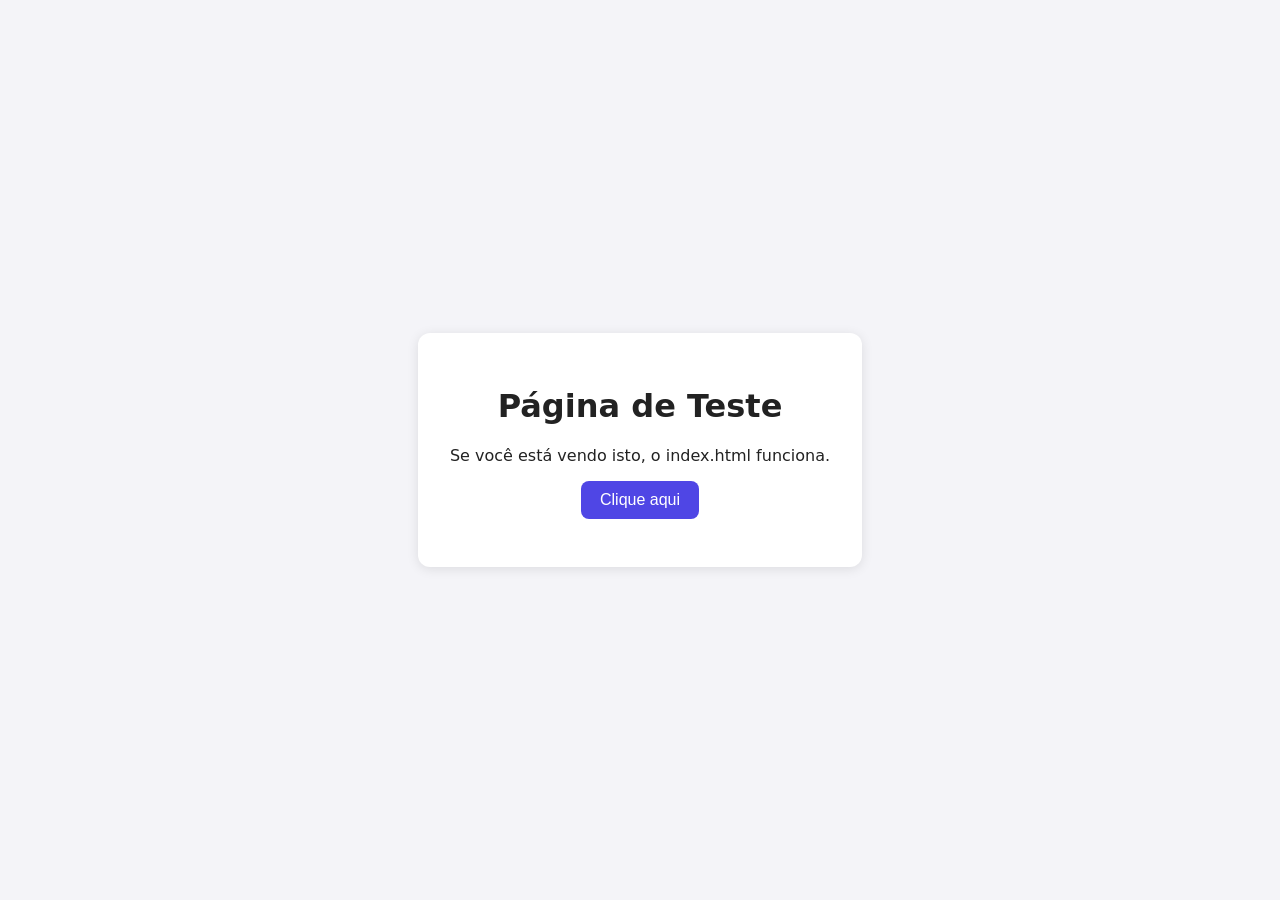
==== index.html @ e1e4b188 "Adiciona index.html de teste Co-Authored-By: Claude Sonnet 5.5 <noreply@anthropic.com>" ====
<!DOCTYPE html>
<html lang="pt-BR">
<head>
  <meta charset="UTF-8">
  <meta name="viewport" content="width=device-width, initial-scale=1.0">
  <title>Página de Teste</title>
  <style>
    body { font-family: system-ui, sans-serif; display: grid; place-items: center; min-height: 100vh; margin: 0; background: #f4f4f8; color: #222; }
    main { text-align: center; padding: 2rem; background: #fff; border-radius: 12px; box-shadow: 0 2px 12px rgba(0,0,0,.1); }
    button { padding: .6rem 1.2rem; border: 0; border-radius: 8px; background: #4f46e5; color: #fff; font-size: 1rem; cursor: pointer; }
  </style>
</head>
<body>
  <main>
    <h1>Página de Teste</h1>
    <p>Se você está vendo isto, o index.html funciona.</p>
    <button id="btn">Clique aqui</button>
    <p id="out"></p>
  </main>
  <script>
    let n = 0;
    document.getElementById('btn').addEventListener('click', () => {
      document.getElementById('out').textContent = `Cliques: ${++n}`;
    });
  </script>
</body>
</html>
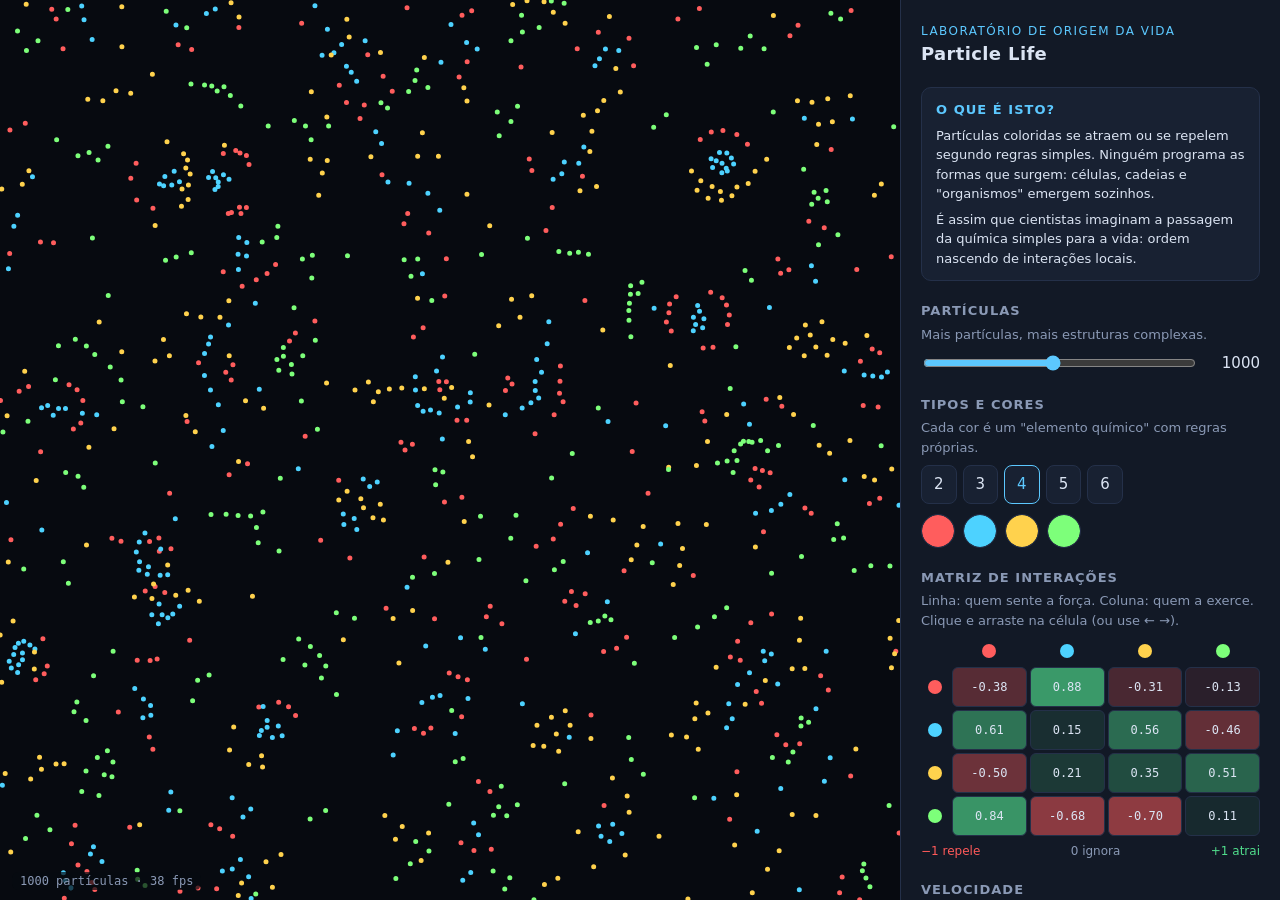
==== commit daf20cfa: "Adiciona simulador Particle Life interativo Co-Authored-By: Claude Sonnet 5.5 <noreply@anthropic.com" ====
--- a/index.html
+++ b/index.html
@@ -3,25 +3,69 @@
 <head>
   <meta charset="UTF-8">
   <meta name="viewport" content="width=device-width, initial-scale=1.0">
-  <title>Página de Teste</title>
-  <style>
-    body { font-family: system-ui, sans-serif; display: grid; place-items: center; min-height: 100vh; margin: 0; background: #f4f4f8; color: #222; }
-    main { text-align: center; padding: 2rem; background: #fff; border-radius: 12px; box-shadow: 0 2px 12px rgba(0,0,0,.1); }
-    button { padding: .6rem 1.2rem; border: 0; border-radius: 8px; background: #4f46e5; color: #fff; font-size: 1rem; cursor: pointer; }
-  </style>
+  <title>Laboratório de Origem da Vida · Particle Life</title>
+  <link rel="stylesheet" href="style.css">
 </head>
 <body>
-  <main>
-    <h1>Página de Teste</h1>
-    <p>Se você está vendo isto, o index.html funciona.</p>
-    <button id="btn">Clique aqui</button>
-    <p id="out"></p>
-  </main>
-  <script>
-    let n = 0;
-    document.getElementById('btn').addEventListener('click', () => {
-      document.getElementById('out').textContent = `Cliques: ${++n}`;
-    });
-  </script>
+  <div class="app">
+    <div class="stage">
+      <canvas id="canvas"></canvas>
+      <div class="stats" id="stats"></div>
+    </div>
+
+    <aside class="panel">
+      <header>
+        <p>Laboratório de Origem da Vida</p>
+        <h1>Particle Life</h1>
+      </header>
+
+      <section class="concept">
+        <h2>O que é isto?</h2>
+        <p>Partículas coloridas se atraem ou se repelem segundo regras simples. Ninguém programa as formas que surgem: células, cadeias e "organismos" emergem sozinhos.</p>
+        <p>É assim que cientistas imaginam a passagem da química simples para a vida: ordem nascendo de interações locais.</p>
+      </section>
+
+      <section>
+        <h2>Partículas</h2>
+        <p class="hint">Mais partículas, mais estruturas complexas.</p>
+        <div class="row">
+          <input type="range" id="count" min="100" max="2000" step="50" value="1000">
+          <output id="countOut">1000</output>
+        </div>
+      </section>
+
+      <section>
+        <h2>Tipos e cores</h2>
+        <p class="hint">Cada cor é um "elemento químico" com regras próprias.</p>
+        <div class="types" id="types"></div>
+        <div class="colors" id="colors"></div>
+      </section>
+
+      <section>
+        <h2>Matriz de interações</h2>
+        <p class="hint">Linha: quem sente a força. Coluna: quem a exerce. Clique e arraste na célula (ou use ← →).</p>
+        <div class="matrix" id="matrix"></div>
+        <div class="legend"><span class="neg">−1 repele</span><span>0 ignora</span><span class="pos">+1 atrai</span></div>
+      </section>
+
+      <section>
+        <h2>Velocidade</h2>
+        <div class="row">
+          <input type="range" id="speed" min="0.25" max="4" step="0.25" value="1">
+          <output id="speedOut">1.00×</output>
+        </div>
+      </section>
+
+      <section class="actions">
+        <button id="pause" class="primary">Pausar</button>
+        <button id="reset">Reiniciar</button>
+        <button id="random">Aleatório</button>
+      </section>
+    </aside>
+  </div>
+
+  <script src="sim.js"></script>
+  <script src="ui.js"></script>
+  <script src="main.js"></script>
 </body>
 </html>
--- a/style.css
+++ b/style.css
@@ -0,0 +1,94 @@
+:root {
+  --bg: #0b0f17;
+  --panel: #121926;
+  --panel-2: #182132;
+  --line: #243049;
+  --text: #dbe4f3;
+  --muted: #8a99b5;
+  --accent: #5cc8ff;
+  --pos: 80, 220, 140;
+  --neg: 255, 90, 90;
+}
+
+* { box-sizing: border-box; }
+
+body {
+  margin: 0;
+  background: var(--bg);
+  color: var(--text);
+  font: 15px/1.5 system-ui, -apple-system, "Segoe UI", sans-serif;
+}
+
+.app {
+  display: grid;
+  grid-template-columns: 1fr 380px;
+  height: 100vh;
+}
+
+.stage { position: relative; min-width: 0; min-height: 0; }
+#canvas { display: block; width: 100%; height: 100%; background: #070a10; }
+.stats {
+  position: absolute; left: 12px; bottom: 10px;
+  font: 12px ui-monospace, Menlo, monospace; color: var(--muted);
+  background: rgba(7, 10, 16, .7); padding: 2px 8px; border-radius: 6px;
+}
+
+.panel {
+  background: var(--panel);
+  border-left: 1px solid var(--line);
+  padding: 20px;
+  overflow-y: auto;
+}
+
+header h1 { margin: 0; font-size: 18px; letter-spacing: .02em; }
+header p { margin: 2px 0 0; color: var(--accent); font-size: 12px; text-transform: uppercase; letter-spacing: .12em; }
+
+section { margin-top: 20px; }
+h2 { margin: 0 0 4px; font-size: 13px; text-transform: uppercase; letter-spacing: .08em; color: var(--muted); font-weight: 600; }
+.hint { margin: 0 0 8px; font-size: 13px; color: var(--muted); }
+
+.row { display: flex; align-items: center; gap: 10px; }
+input[type=range] { flex: 1; accent-color: var(--accent); }
+output { min-width: 3.5em; text-align: right; font-variant-numeric: tabular-nums; }
+
+.types { display: flex; gap: 6px; flex-wrap: wrap; }
+.types button, .actions button {
+  background: var(--panel-2); color: var(--text);
+  border: 1px solid var(--line); border-radius: 8px;
+  padding: 7px 12px; font: inherit; cursor: pointer;
+}
+.types button.on { border-color: var(--accent); color: var(--accent); }
+.types button:hover, .actions button:hover { border-color: var(--accent); }
+
+.colors { display: flex; gap: 8px; margin-top: 10px; }
+.colors input[type=color] {
+  width: 34px; height: 34px; padding: 0; border: 1px solid var(--line);
+  border-radius: 50%; background: none; cursor: pointer;
+}
+.colors input[type=color]::-webkit-color-swatch-wrapper { padding: 0; }
+.colors input[type=color]::-webkit-color-swatch { border: 0; border-radius: 50%; }
+
+.matrix { display: grid; gap: 3px; user-select: none; touch-action: none; }
+.matrix .head, .matrix .corner { display: grid; place-items: center; min-height: 26px; }
+.dot { width: 14px; height: 14px; border-radius: 50%; display: inline-block; }
+.cell {
+  display: grid; place-items: center; height: 40px; border-radius: 6px;
+  font: 12px ui-monospace, Menlo, monospace; cursor: ew-resize;
+  border: 1px solid var(--line); outline: none;
+}
+.cell:focus-visible { border-color: var(--accent); }
+.legend { display: flex; justify-content: space-between; font-size: 12px; color: var(--muted); margin-top: 6px; }
+.legend .neg { color: rgb(var(--neg)); }
+.legend .pos { color: rgb(var(--pos)); }
+
+.actions { display: grid; grid-template-columns: repeat(3, 1fr); gap: 8px; }
+.actions button.primary { background: var(--accent); color: #04121c; border-color: var(--accent); font-weight: 600; }
+
+.concept { background: var(--panel-2); border: 1px solid var(--line); border-radius: 10px; padding: 12px 14px; }
+.concept h2 { color: var(--accent); }
+.concept p { margin: 6px 0 0; font-size: 13px; color: var(--text); }
+
+@media (max-width: 820px) {
+  .app { grid-template-columns: 1fr; grid-template-rows: 60vh auto; height: auto; }
+  .panel { border-left: 0; border-top: 1px solid var(--line); }
+}
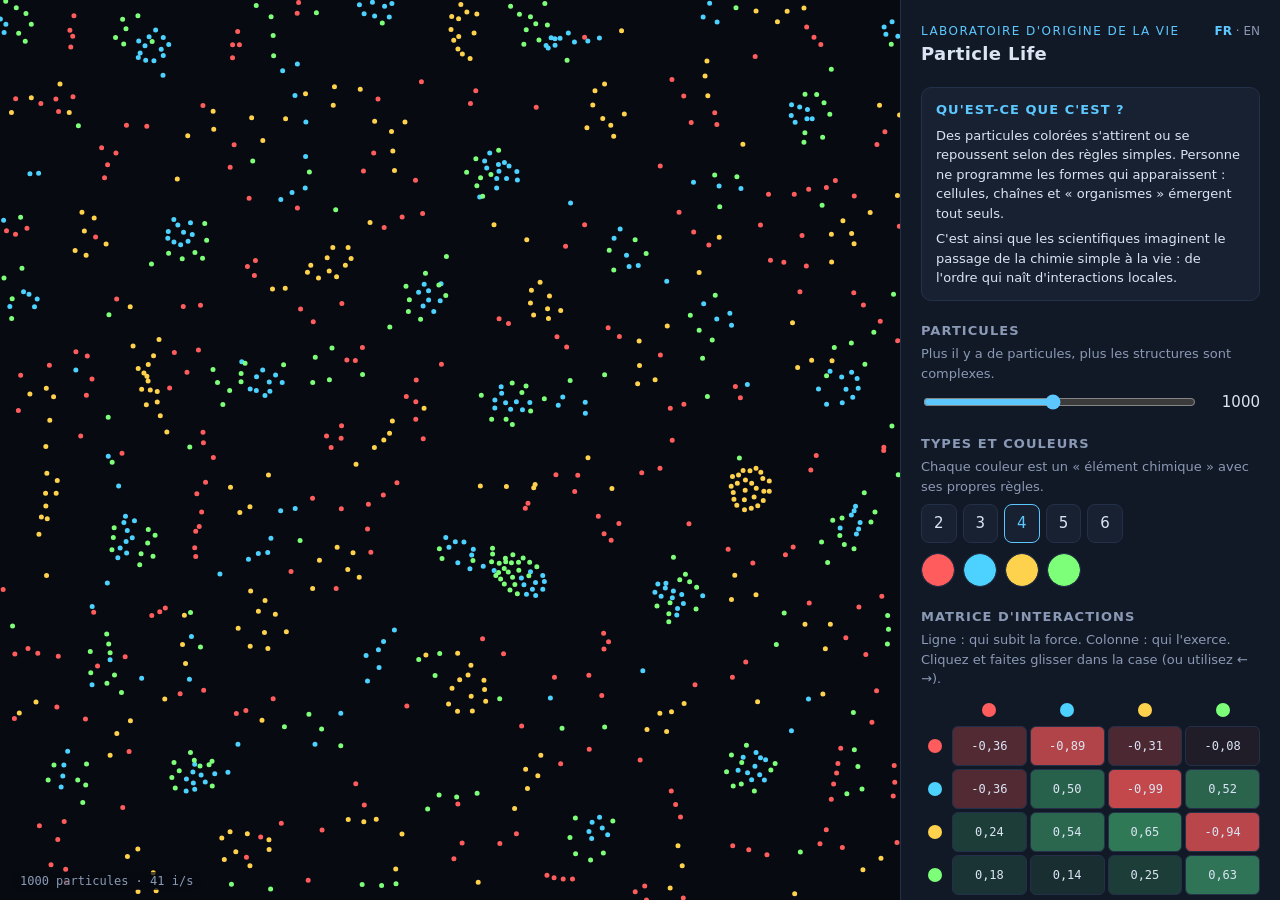
==== commit 4b0227a1: "Site en français (racine) et en anglais (/en/); retire la version portugaise Co-Authored-By: Claude " ====
--- a/index.html
+++ b/index.html
@@ -1,9 +1,9 @@
 <!DOCTYPE html>
-<html lang="pt-BR">
+<html lang="fr">
 <head>
   <meta charset="UTF-8">
   <meta name="viewport" content="width=device-width, initial-scale=1.0">
-  <title>Laboratório de Origem da Vida · Particle Life</title>
+  <title>Laboratoire d'origine de la vie · Particle Life</title>
   <link rel="stylesheet" href="style.css">
 </head>
 <body>
@@ -15,55 +15,57 @@
 
     <aside class="panel">
       <header>
-        <p>Laboratório de Origem da Vida</p>
+        <nav class="lang"><a href="./" aria-current="page">FR</a> · <a href="en/">EN</a></nav>
+        <p>Laboratoire d'origine de la vie</p>
         <h1>Particle Life</h1>
       </header>
 
       <section class="concept">
-        <h2>O que é isto?</h2>
-        <p>Partículas coloridas se atraem ou se repelem segundo regras simples. Ninguém programa as formas que surgem: células, cadeias e "organismos" emergem sozinhos.</p>
-        <p>É assim que cientistas imaginam a passagem da química simples para a vida: ordem nascendo de interações locais.</p>
+        <h2>Qu'est-ce que c'est ?</h2>
+        <p>Des particules colorées s'attirent ou se repoussent selon des règles simples. Personne ne programme les formes qui apparaissent : cellules, chaînes et « organismes » émergent tout seuls.</p>
+        <p>C'est ainsi que les scientifiques imaginent le passage de la chimie simple à la vie : de l'ordre qui naît d'interactions locales.</p>
       </section>
 
       <section>
-        <h2>Partículas</h2>
-        <p class="hint">Mais partículas, mais estruturas complexas.</p>
+        <h2>Particules</h2>
+        <p class="hint">Plus il y a de particules, plus les structures sont complexes.</p>
         <div class="row">
-          <input type="range" id="count" min="100" max="2000" step="50" value="1000">
+          <input type="range" id="count" min="100" max="2000" step="50" value="1000" aria-label="Nombre de particules">
           <output id="countOut">1000</output>
         </div>
       </section>
 
       <section>
-        <h2>Tipos e cores</h2>
-        <p class="hint">Cada cor é um "elemento químico" com regras próprias.</p>
+        <h2>Types et couleurs</h2>
+        <p class="hint">Chaque couleur est un « élément chimique » avec ses propres règles.</p>
         <div class="types" id="types"></div>
         <div class="colors" id="colors"></div>
       </section>
 
       <section>
-        <h2>Matriz de interações</h2>
-        <p class="hint">Linha: quem sente a força. Coluna: quem a exerce. Clique e arraste na célula (ou use ← →).</p>
+        <h2>Matrice d'interactions</h2>
+        <p class="hint">Ligne : qui subit la force. Colonne : qui l'exerce. Cliquez et faites glisser dans la case (ou utilisez ← →).</p>
         <div class="matrix" id="matrix"></div>
-        <div class="legend"><span class="neg">−1 repele</span><span>0 ignora</span><span class="pos">+1 atrai</span></div>
+        <div class="legend"><span class="neg">−1 repousse</span><span>0 ignore</span><span class="pos">+1 attire</span></div>
       </section>
 
       <section>
-        <h2>Velocidade</h2>
+        <h2>Vitesse</h2>
         <div class="row">
-          <input type="range" id="speed" min="0.25" max="4" step="0.25" value="1">
-          <output id="speedOut">1.00×</output>
+          <input type="range" id="speed" min="0.25" max="4" step="0.25" value="1" aria-label="Vitesse de la simulation">
+          <output id="speedOut">1,00×</output>
         </div>
       </section>
 
       <section class="actions">
-        <button id="pause" class="primary">Pausar</button>
-        <button id="reset">Reiniciar</button>
-        <button id="random">Aleatório</button>
+        <button id="pause" class="primary">Pause</button>
+        <button id="reset">Réinitialiser</button>
+        <button id="random">Aléatoire</button>
       </section>
     </aside>
   </div>
 
+  <script src="i18n.js"></script>
   <script src="sim.js"></script>
   <script src="ui.js"></script>
   <script src="main.js"></script>
--- a/style.css
+++ b/style.css
@@ -39,6 +39,11 @@
   padding: 20px;
   overflow-y: auto;
 }
+
+.lang { float: right; font-size: 12px; color: var(--muted); }
+.lang a { color: var(--muted); text-decoration: none; }
+.lang a[aria-current] { color: var(--accent); font-weight: 600; }
+.lang a:hover { color: var(--text); }
 
 header h1 { margin: 0; font-size: 18px; letter-spacing: .02em; }
 header p { margin: 2px 0 0; color: var(--accent); font-size: 12px; text-transform: uppercase; letter-spacing: .12em; }
